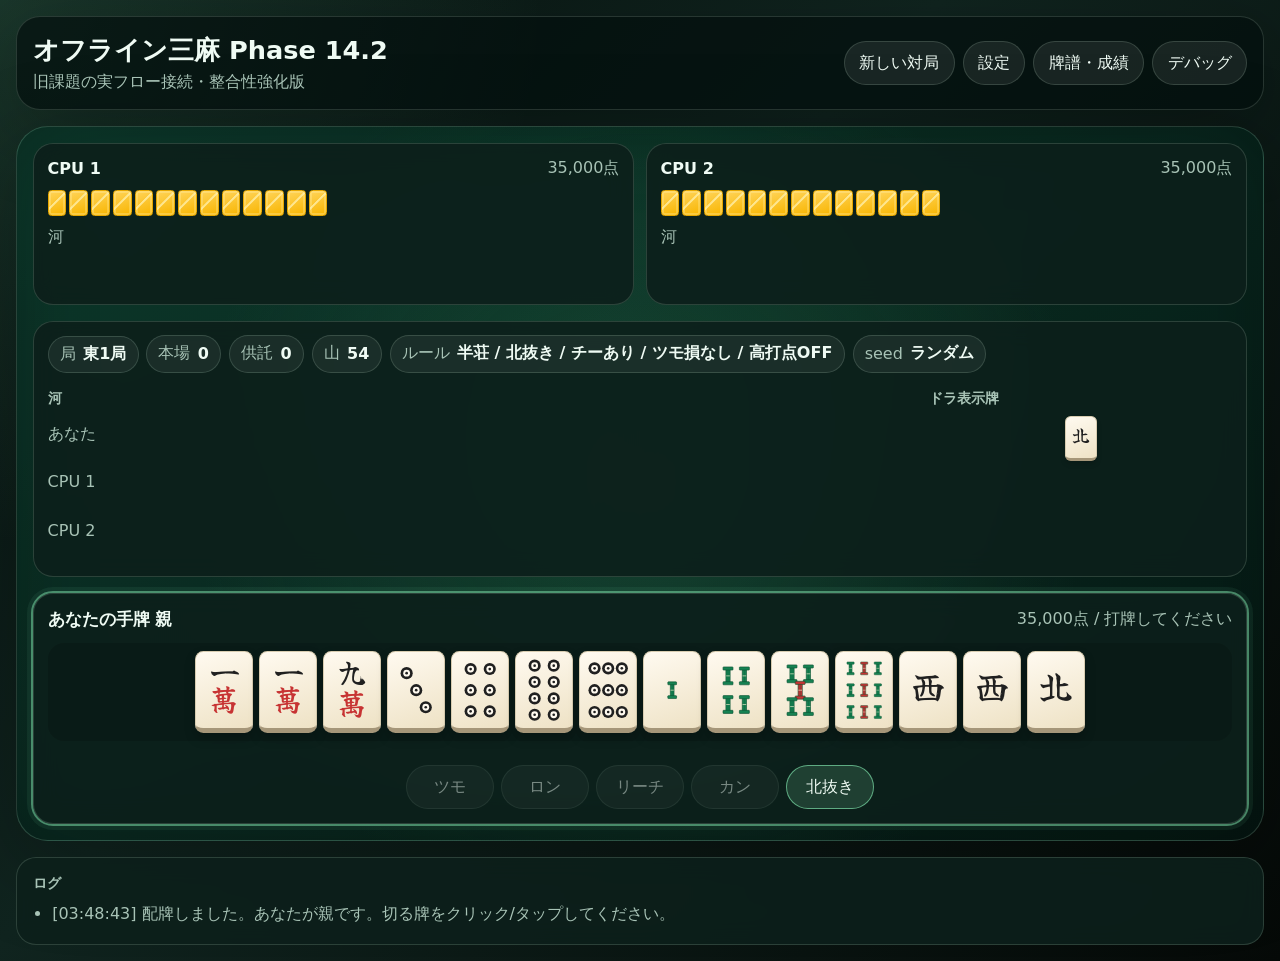
==== index.html @ 3f825bf9 "Implement Phase 14.2 critical bug sweep" ====
<!doctype html>
<html lang="ja">
<head>
  <meta charset="utf-8" />
  <meta name="viewport" content="width=device-width, initial-scale=1, viewport-fit=cover" />
  <title>Offline Sanma Mahjong - Phase 14.2</title>
  <link rel="stylesheet" href="extracted-zips/offline-sanma-mahjong-phase1/src/styles/yuji-mai-embedded.css" />
  <link rel="stylesheet" href="extracted-zips/offline-sanma-mahjong-phase1/src/styles/main.css" />
  <link rel="stylesheet" href="extracted-zips/offline-sanma-mahjong-phase1/src/styles/phase4.css" />
  <link rel="stylesheet" href="extracted-zips/offline-sanma-mahjong-phase1/src/styles/phase5.css" />
  <link rel="stylesheet" href="extracted-zips/offline-sanma-mahjong-phase1/src/styles/phase8.css" />
  <link rel="stylesheet" href="extracted-zips/offline-sanma-mahjong-phase1/src/styles/phase13.css" />
</head>
<body>
  <div id="app" class="app-shell">
    <header class="top-bar">
      <div>
      <h1>オフライン三麻 Phase 14.2</h1>
        <p class="subtitle">旧課題の実フロー接続・整合性強化版</p>
      </div>
      <div class="top-actions">
        <button id="newGameButton" type="button">新しい対局</button>
        <button id="settingsButton" type="button">設定</button>
        <button id="recordsButton" type="button">牌譜・成績</button>
        <button id="debugButton" type="button">デバッグ</button>
      </div>
    </header>

    <main class="table-wrap">
      <section id="tableRoot" class="mahjong-table" aria-label="麻雀卓"></section>
    </main>

    <section id="messagePanel" class="message-panel" aria-live="polite"></section>
  </div>

  <dialog id="settingsDialog" class="panel-dialog">
    <form method="dialog" class="panel-card">
      <div class="panel-head">
        <h2>ルール設定</h2>
        <button value="close" type="submit" class="icon-button">×</button>
      </div>
      <div id="settingsRoot" class="settings-grid"></div>
      <section id="settingsTransferRoot" class="transfer-panel"></section>
      <div class="panel-actions">
        <button id="saveSettingsButton" value="close" type="submit">保存して新しい対局</button>
      </div>
    </form>
  </dialog>

  <dialog id="recordsDialog" class="panel-dialog">
    <form method="dialog" class="panel-card panel-card-wide">
      <div class="panel-head">
        <h2>牌譜・履歴・成績</h2>
        <button value="close" type="submit" class="icon-button">×</button>
      </div>
      <div id="recordsRoot" class="records-panel"></div>
    </form>
  </dialog>

  <dialog id="debugDialog" class="panel-dialog">
    <form method="dialog" class="panel-card panel-card-wide">
      <div class="panel-head">
        <h2>デバッグ</h2>
        <button value="close" type="submit" class="icon-button">×</button>
      </div>
      <div class="debug-layout">
        <div>
          <label class="field-label" for="seedInput">固定seed</label>
          <input id="seedInput" type="text" maxlength="128" placeholder="例: sanma-001" />
          <button id="applySeedButton" value="close" type="submit">seedで新しい対局</button>
          <button id="resetStorageButton" type="button" class="danger">全保存データをリセット</button>
        </div>
        <pre id="debugRoot" class="debug-output"></pre>
      </div>
    </form>
  </dialog>

  <script src="extracted-zips/offline-sanma-mahjong-phase1/src/game/RuleConfig.js"></script>
  <script src="extracted-zips/offline-sanma-mahjong-phase1/src/debug/DebugEventLog.js"></script>
  <script src="extracted-zips/offline-sanma-mahjong-phase1/src/game/GameStateMachine.js"></script>
  <script src="extracted-zips/offline-sanma-mahjong-phase1/src/game/RoundManager.js"></script>
  <script src="extracted-zips/offline-sanma-mahjong-phase1/src/game/HonbaManager.js"></script>
  <script src="extracted-zips/offline-sanma-mahjong-phase1/src/game/RankingManager.js"></script>
  <script src="extracted-zips/offline-sanma-mahjong-phase1/src/game/EndConditionManager.js"></script>
  <script src="extracted-zips/offline-sanma-mahjong-phase1/src/game/MatchManager.js"></script>
  <script src="extracted-zips/offline-sanma-mahjong-phase1/src/game/Tile.js"></script>
  <script src="extracted-zips/offline-sanma-mahjong-phase1/src/game/HandAnalysis.js"></script>
  <script src="extracted-zips/offline-sanma-mahjong-phase1/src/game/DoraCalculator.js"></script>
  <script src="extracted-zips/offline-sanma-mahjong-phase1/src/game/YakuAnalysis.js"></script>
  <script src="extracted-zips/offline-sanma-mahjong-phase1/src/game/ScoreCalculator.js"></script>
  <script src="extracted-zips/offline-sanma-mahjong-phase1/src/game/Settlement.js"></script>
  <script src="extracted-zips/offline-sanma-mahjong-phase1/src/game/RiichiManager.js"></script>
  <script src="extracted-zips/offline-sanma-mahjong-phase1/src/game/KanManager.js"></script>
  <script src="extracted-zips/offline-sanma-mahjong-phase1/src/game/KitaManager.js"></script>
  <script src="extracted-zips/offline-sanma-mahjong-phase1/src/game/FuritenManager.js"></script>
  <script src="extracted-zips/offline-sanma-mahjong-phase1/src/game/RiichiRules.js"></script>
  <script src="extracted-zips/offline-sanma-mahjong-phase1/src/game/KanRules.js"></script>
  <script src="extracted-zips/offline-sanma-mahjong-phase1/src/game/EndTurnYakuResolver.js"></script>
  <script src="extracted-zips/offline-sanma-mahjong-phase1/src/game/SanmaRuleDetails.js"></script>
  <script src="extracted-zips/offline-sanma-mahjong-phase1/src/game/ActionResolver.js"></script>
  <script src="extracted-zips/offline-sanma-mahjong-phase1/src/game/CpuStrategy.js"></script>
  <script src="extracted-zips/offline-sanma-mahjong-phase1/src/game/AssistManager.js"></script>
  <script src="extracted-zips/offline-sanma-mahjong-phase1/src/game/GameRecord.js"></script>
  <script src="extracted-zips/offline-sanma-mahjong-phase1/src/game/CallWindow.js"></script>
  <script src="extracted-zips/offline-sanma-mahjong-phase1/src/game/Wall.js"></script>
  <script src="extracted-zips/offline-sanma-mahjong-phase1/src/game/Player.js"></script>
  <script src="extracted-zips/offline-sanma-mahjong-phase1/src/game/TileLedger.js"></script>
  <script src="extracted-zips/offline-sanma-mahjong-phase1/src/game/InvariantChecker.js"></script>
  <script src="extracted-zips/offline-sanma-mahjong-phase1/src/game/RecoveryManager.js"></script>
  <script src="extracted-zips/offline-sanma-mahjong-phase1/src/game/GameEngine.js"></script>
  <script src="extracted-zips/offline-sanma-mahjong-phase1/src/storage/SaveMigration.js"></script>
  <script src="extracted-zips/offline-sanma-mahjong-phase1/src/storage/RecordIndex.js"></script>
  <script src="extracted-zips/offline-sanma-mahjong-phase1/src/storage/settingsStorage.js"></script>
  <script src="extracted-zips/offline-sanma-mahjong-phase1/src/storage/gameRecordStorage.js"></script>
  <script src="extracted-zips/offline-sanma-mahjong-phase1/src/stats/AdvancedStats.js"></script>
  <script src="extracted-zips/offline-sanma-mahjong-phase1/src/ui/renderTiles.js"></script>
  <script src="extracted-zips/offline-sanma-mahjong-phase1/src/ui/renderTable.js"></script>
  <script src="extracted-zips/offline-sanma-mahjong-phase1/src/ui/settingsPanel.js"></script>
  <script src="extracted-zips/offline-sanma-mahjong-phase1/src/ui/settingsExportImport.js"></script>
  <script src="extracted-zips/offline-sanma-mahjong-phase1/src/ui/ReplayViewer.js"></script>
  <script src="extracted-zips/offline-sanma-mahjong-phase1/src/ui/RecordListPanel.js"></script>
  <script src="extracted-zips/offline-sanma-mahjong-phase1/src/ui/recordPanel.js"></script>
  <script src="extracted-zips/offline-sanma-mahjong-phase1/src/main.js"></script>
</body>
</html>
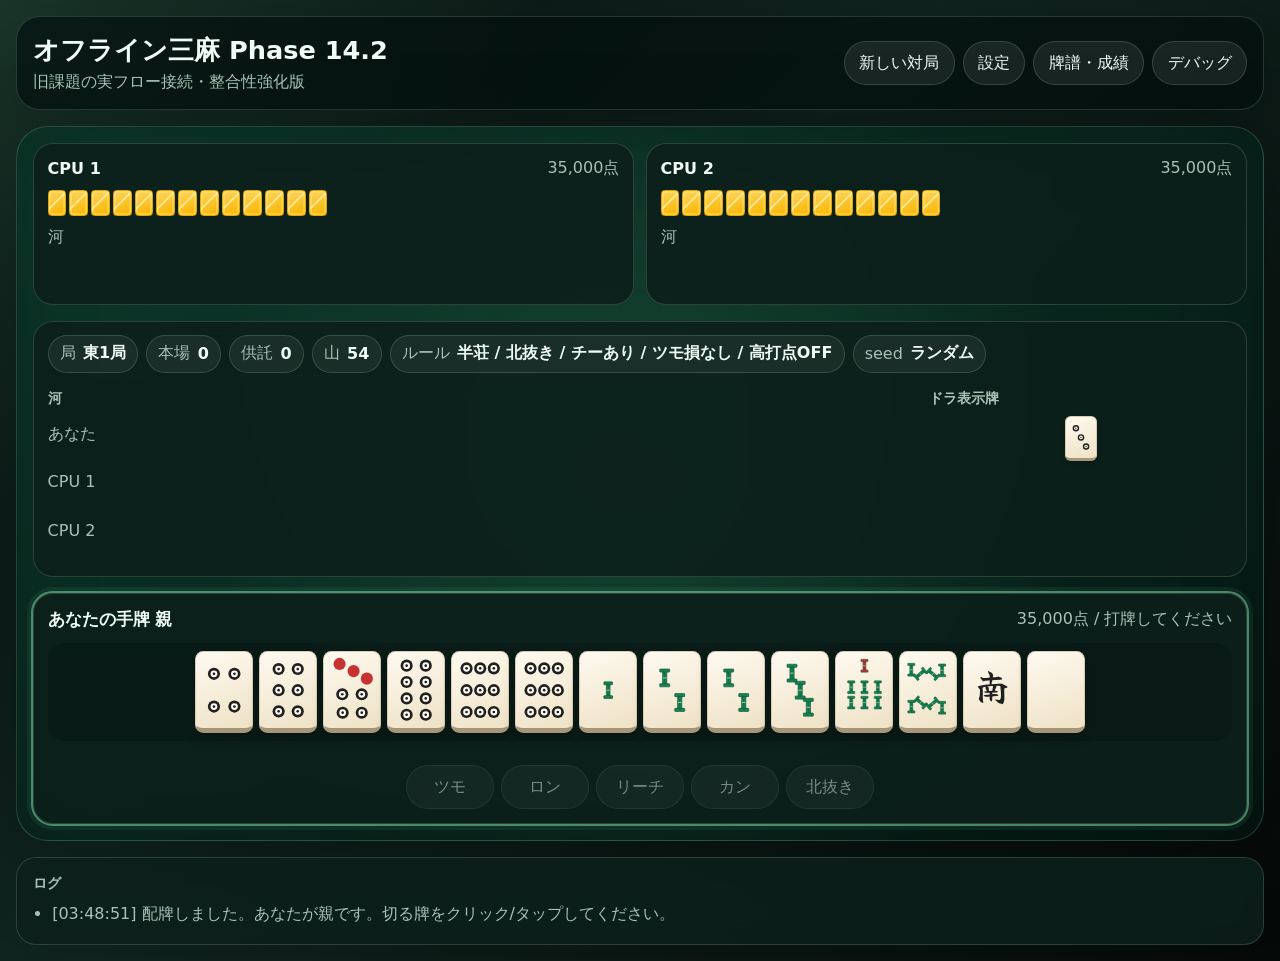
==== commit 9f2de0bc: "Fix Phase 14.2 follow-up strict blockers" ====
--- a/index.html
+++ b/index.html
@@ -102,6 +102,7 @@
   <script src="extracted-zips/offline-sanma-mahjong-phase1/src/game/AssistManager.js"></script>
   <script src="extracted-zips/offline-sanma-mahjong-phase1/src/game/GameRecord.js"></script>
   <script src="extracted-zips/offline-sanma-mahjong-phase1/src/game/CallWindow.js"></script>
+  <script src="extracted-zips/offline-sanma-mahjong-phase1/src/game/SeedPolicy.js"></script>
   <script src="extracted-zips/offline-sanma-mahjong-phase1/src/game/Wall.js"></script>
   <script src="extracted-zips/offline-sanma-mahjong-phase1/src/game/Player.js"></script>
   <script src="extracted-zips/offline-sanma-mahjong-phase1/src/game/TileLedger.js"></script>
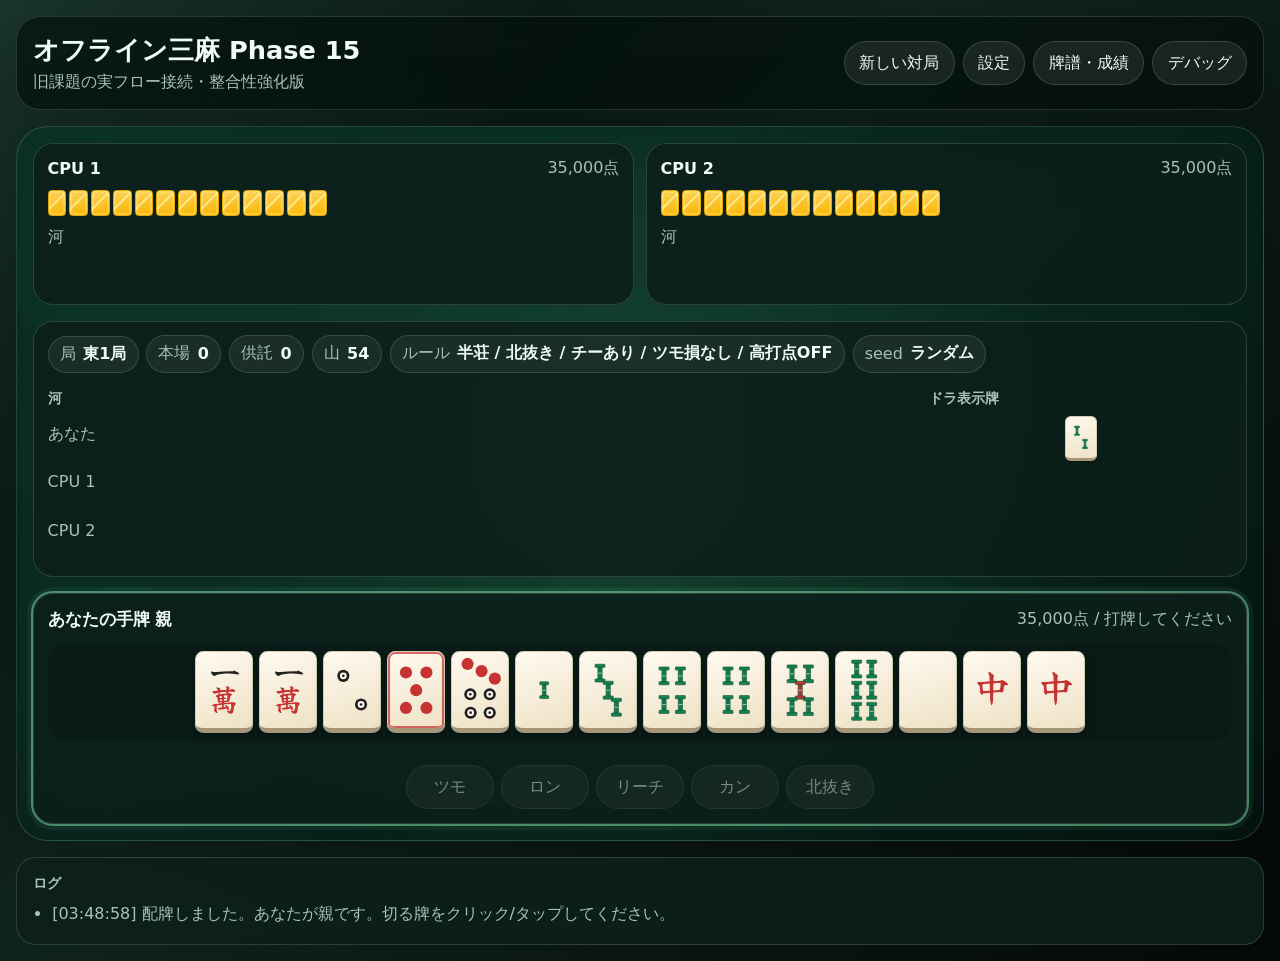
==== commit f946fc07: "Implement Phase 15 full repair verified closed" ====
--- a/index.html
+++ b/index.html
@@ -3,7 +3,7 @@
 <head>
   <meta charset="utf-8" />
   <meta name="viewport" content="width=device-width, initial-scale=1, viewport-fit=cover" />
-  <title>Offline Sanma Mahjong - Phase 14.2</title>
+  <title>Offline Sanma Mahjong - Phase 15</title>
   <link rel="stylesheet" href="extracted-zips/offline-sanma-mahjong-phase1/src/styles/yuji-mai-embedded.css" />
   <link rel="stylesheet" href="extracted-zips/offline-sanma-mahjong-phase1/src/styles/main.css" />
   <link rel="stylesheet" href="extracted-zips/offline-sanma-mahjong-phase1/src/styles/phase4.css" />
@@ -15,7 +15,7 @@
   <div id="app" class="app-shell">
     <header class="top-bar">
       <div>
-      <h1>オフライン三麻 Phase 14.2</h1>
+      <h1>オフライン三麻 Phase 15</h1>
         <p class="subtitle">旧課題の実フロー接続・整合性強化版</p>
       </div>
       <div class="top-actions">
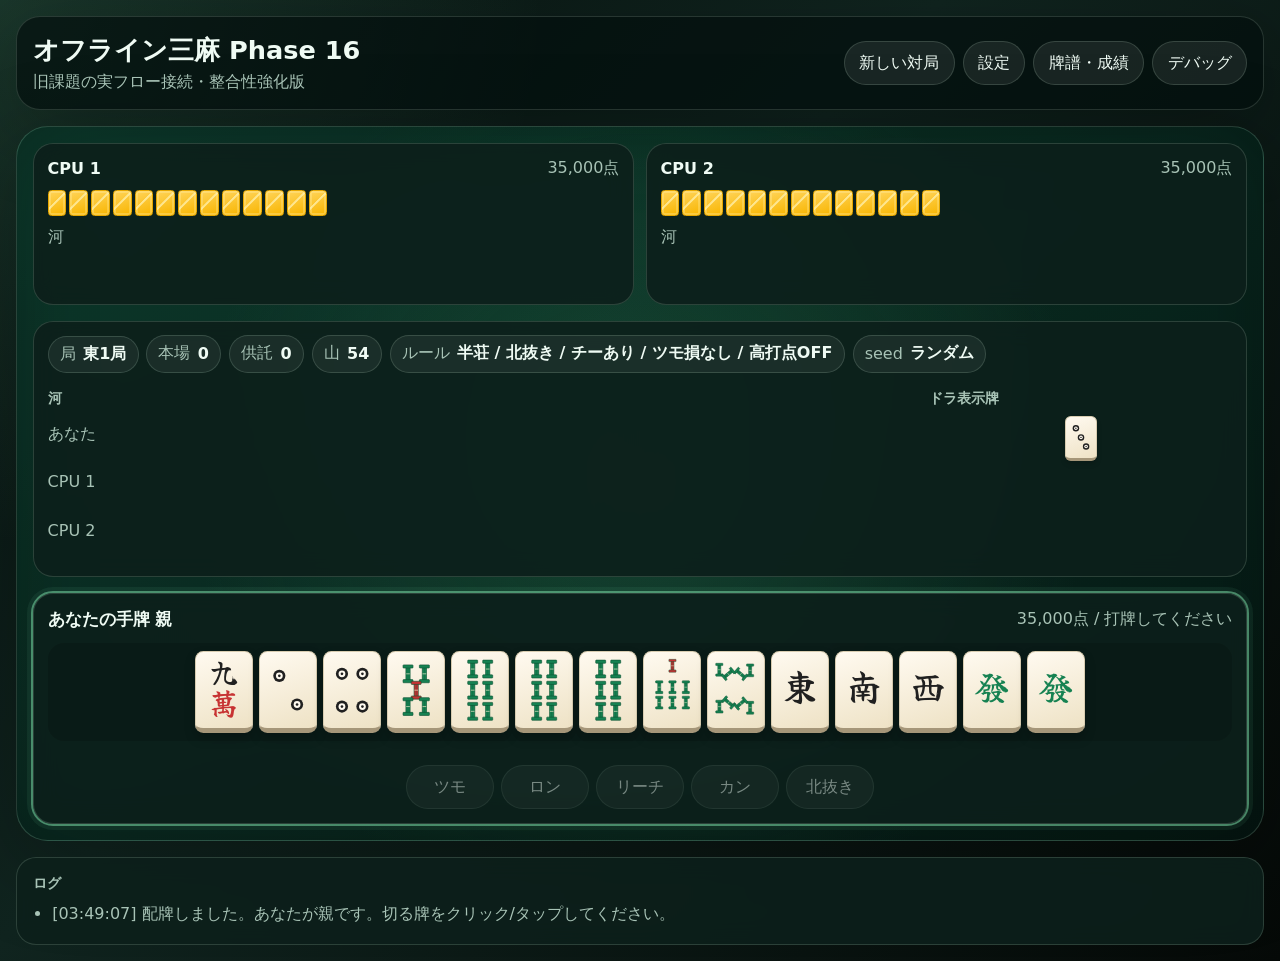
==== commit b405a549: "Implement Phase 16 GameEngine responsibility split" ====
--- a/index.html
+++ b/index.html
@@ -3,7 +3,7 @@
 <head>
   <meta charset="utf-8" />
   <meta name="viewport" content="width=device-width, initial-scale=1, viewport-fit=cover" />
-  <title>Offline Sanma Mahjong - Phase 15</title>
+  <title>Offline Sanma Mahjong - Phase 16</title>
   <link rel="stylesheet" href="extracted-zips/offline-sanma-mahjong-phase1/src/styles/yuji-mai-embedded.css" />
   <link rel="stylesheet" href="extracted-zips/offline-sanma-mahjong-phase1/src/styles/main.css" />
   <link rel="stylesheet" href="extracted-zips/offline-sanma-mahjong-phase1/src/styles/phase4.css" />
@@ -15,7 +15,7 @@
   <div id="app" class="app-shell">
     <header class="top-bar">
       <div>
-      <h1>オフライン三麻 Phase 15</h1>
+      <h1>オフライン三麻 Phase 16</h1>
         <p class="subtitle">旧課題の実フロー接続・整合性強化版</p>
       </div>
       <div class="top-actions">
@@ -108,6 +108,14 @@
   <script src="extracted-zips/offline-sanma-mahjong-phase1/src/game/TileLedger.js"></script>
   <script src="extracted-zips/offline-sanma-mahjong-phase1/src/game/InvariantChecker.js"></script>
   <script src="extracted-zips/offline-sanma-mahjong-phase1/src/game/RecoveryManager.js"></script>
+  <script src="extracted-zips/offline-sanma-mahjong-phase1/src/game/DrawContext.js"></script>
+  <script src="extracted-zips/offline-sanma-mahjong-phase1/src/game/RecordFlow.js"></script>
+  <script src="extracted-zips/offline-sanma-mahjong-phase1/src/game/RoundLifecycle.js"></script>
+  <script src="extracted-zips/offline-sanma-mahjong-phase1/src/game/TurnFlow.js"></script>
+  <script src="extracted-zips/offline-sanma-mahjong-phase1/src/game/WinFlow.js"></script>
+  <script src="extracted-zips/offline-sanma-mahjong-phase1/src/game/CallFlow.js"></script>
+  <script src="extracted-zips/offline-sanma-mahjong-phase1/src/game/KanFlow.js"></script>
+  <script src="extracted-zips/offline-sanma-mahjong-phase1/src/game/RecoveryFlow.js"></script>
   <script src="extracted-zips/offline-sanma-mahjong-phase1/src/game/GameEngine.js"></script>
   <script src="extracted-zips/offline-sanma-mahjong-phase1/src/storage/SaveMigration.js"></script>
   <script src="extracted-zips/offline-sanma-mahjong-phase1/src/storage/RecordIndex.js"></script>
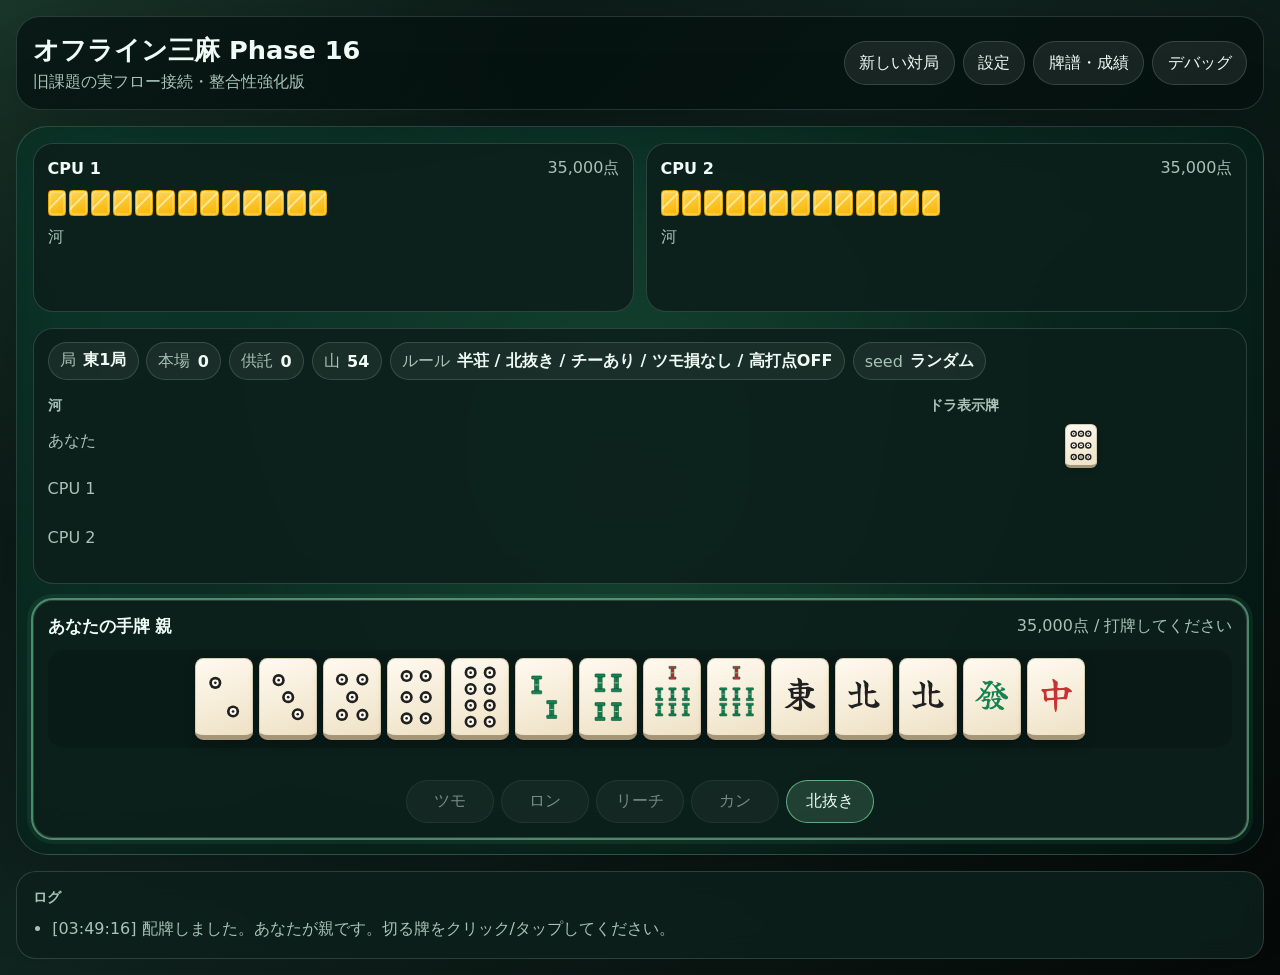
==== commit da272d31: "Load CallResolver in root runtime" ====
--- a/index.html
+++ b/index.html
@@ -98,6 +98,7 @@
   <script src="extracted-zips/offline-sanma-mahjong-phase1/src/game/EndTurnYakuResolver.js"></script>
   <script src="extracted-zips/offline-sanma-mahjong-phase1/src/game/SanmaRuleDetails.js"></script>
   <script src="extracted-zips/offline-sanma-mahjong-phase1/src/game/ActionResolver.js"></script>
+  <script src="extracted-zips/offline-sanma-mahjong-phase1/src/game/CallResolver.js"></script>
   <script src="extracted-zips/offline-sanma-mahjong-phase1/src/game/CpuStrategy.js"></script>
   <script src="extracted-zips/offline-sanma-mahjong-phase1/src/game/AssistManager.js"></script>
   <script src="extracted-zips/offline-sanma-mahjong-phase1/src/game/GameRecord.js"></script>
--- a/extracted-zips/offline-sanma-mahjong-phase1/src/styles/main.css
+++ b/extracted-zips/offline-sanma-mahjong-phase1/src/styles/main.css
@@ -220,6 +220,38 @@
   overflow:hidden
 }
 
+.meld-area {
+  display:flex;
+  flex-wrap:wrap;
+  gap:.45rem;
+  margin-top:.45rem
+}
+
+.meld-item {
+  display:grid;
+  gap:.3rem;
+  align-content:start;
+  padding:.45rem;
+  border:1px solid var(--line);
+  border-radius:.75rem;
+  background:rgba(0,0,0,.14)
+}
+
+.meld-open {
+  border-color:rgba(120,214,162,.36);
+  background:rgba(120,214,162,.08)
+}
+
+.meld-closed {
+  background:rgba(0,0,0,.18)
+}
+
+.meld-detail {
+  color:var(--muted);
+  font-size:.75rem;
+  line-height:1.35
+}
+
 .human-area {
   display:grid;
   gap:.75rem
@@ -290,6 +322,16 @@
   min-width:5.5rem
 }
 
+.call-window-pending-cpu {
+  padding:.45rem .6rem;
+  border:1px solid rgba(120,214,162,.28);
+  border-radius:.8rem;
+  background:rgba(120,214,162,.08);
+  color:var(--muted);
+  font-size:.85rem;
+  line-height:1.45
+}
+
 .message-panel {
   margin-top:1rem;
   padding:1rem
@@ -451,5 +493,4 @@
     width:1.65rem;
     height:2.3rem
   }
-
-}
+}
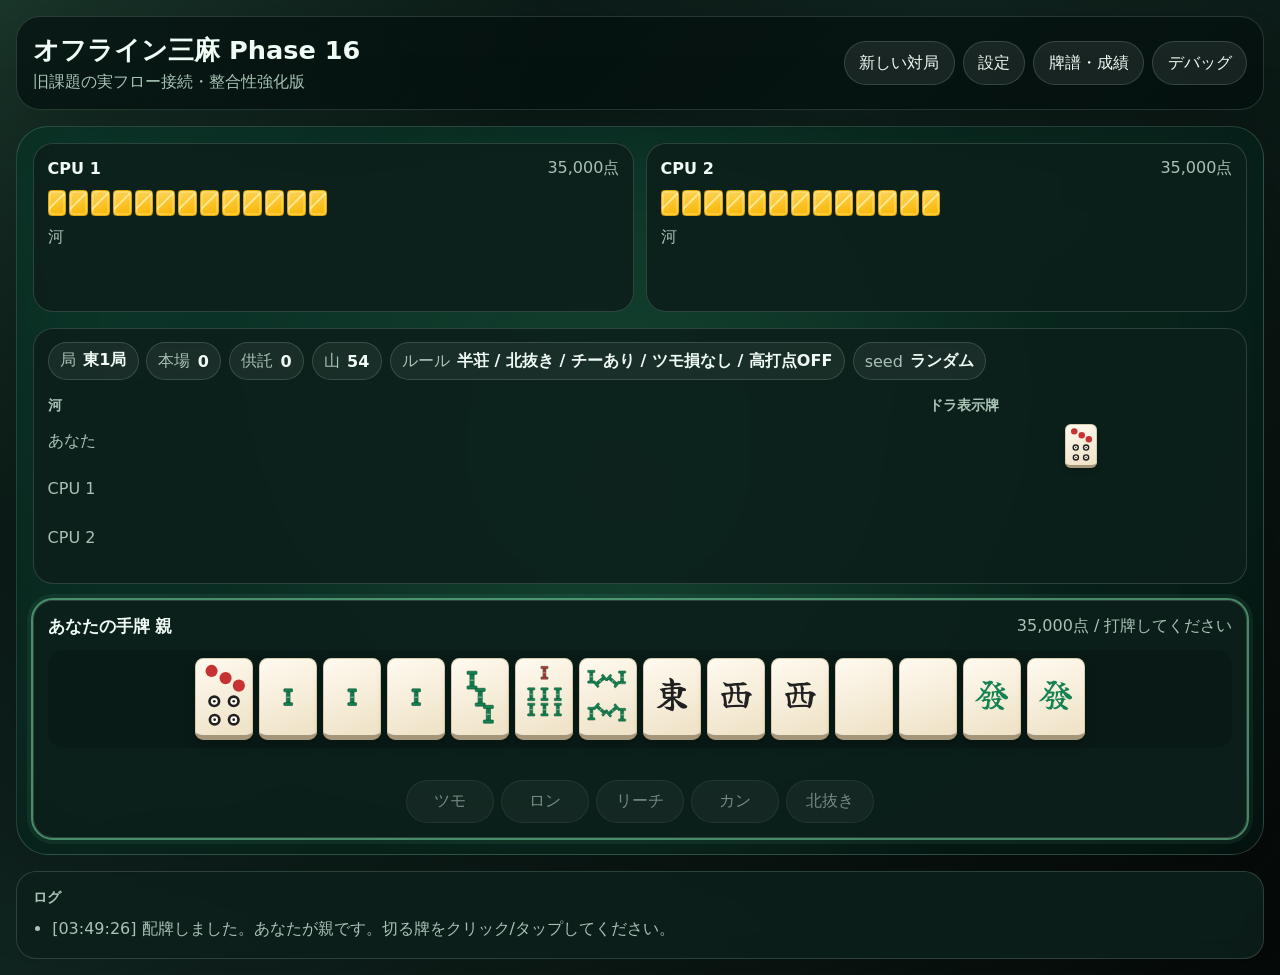
==== commit 32add0a7: "Load CallResolver in root index" ====
--- a/index.html
+++ b/index.html
@@ -98,8 +98,8 @@
   <script src="extracted-zips/offline-sanma-mahjong-phase1/src/game/EndTurnYakuResolver.js"></script>
   <script src="extracted-zips/offline-sanma-mahjong-phase1/src/game/SanmaRuleDetails.js"></script>
   <script src="extracted-zips/offline-sanma-mahjong-phase1/src/game/ActionResolver.js"></script>
+  <script src="extracted-zips/offline-sanma-mahjong-phase1/src/game/CpuStrategy.js"></script>
   <script src="extracted-zips/offline-sanma-mahjong-phase1/src/game/CallResolver.js"></script>
-  <script src="extracted-zips/offline-sanma-mahjong-phase1/src/game/CpuStrategy.js"></script>
   <script src="extracted-zips/offline-sanma-mahjong-phase1/src/game/AssistManager.js"></script>
   <script src="extracted-zips/offline-sanma-mahjong-phase1/src/game/GameRecord.js"></script>
   <script src="extracted-zips/offline-sanma-mahjong-phase1/src/game/CallWindow.js"></script>
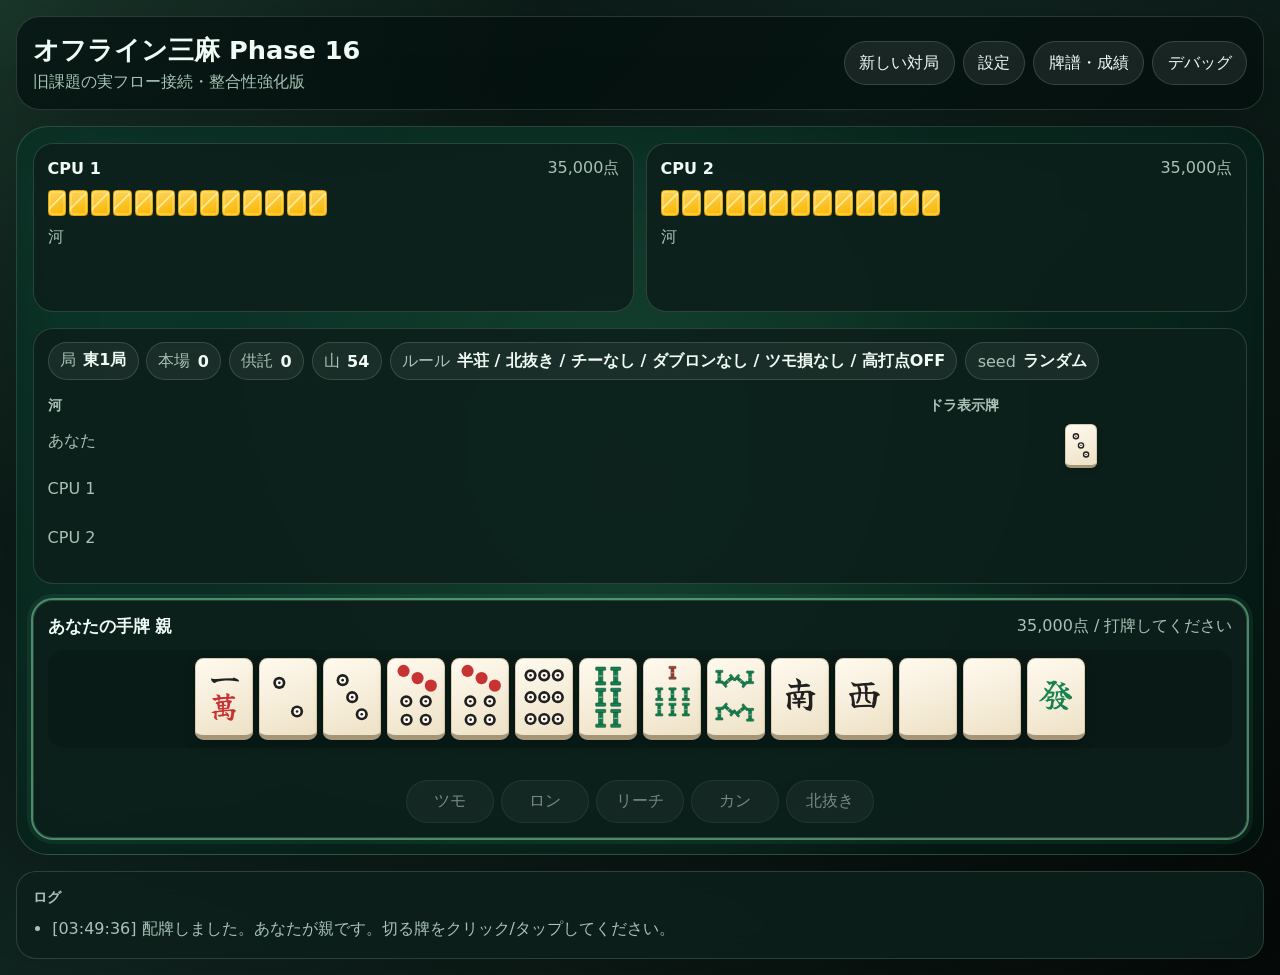
==== commit 954f1052: "Add CPU visible counts and ron hand reveal" ====
--- a/index.html
+++ b/index.html
@@ -98,6 +98,7 @@
   <script src="extracted-zips/offline-sanma-mahjong-phase1/src/game/EndTurnYakuResolver.js"></script>
   <script src="extracted-zips/offline-sanma-mahjong-phase1/src/game/SanmaRuleDetails.js"></script>
   <script src="extracted-zips/offline-sanma-mahjong-phase1/src/game/ActionResolver.js"></script>
+  <script src="extracted-zips/offline-sanma-mahjong-phase1/src/game/CpuVisibleTiles.js"></script>
   <script src="extracted-zips/offline-sanma-mahjong-phase1/src/game/CpuStrategy.js"></script>
   <script src="extracted-zips/offline-sanma-mahjong-phase1/src/game/CallResolver.js"></script>
   <script src="extracted-zips/offline-sanma-mahjong-phase1/src/game/AssistManager.js"></script>
--- a/extracted-zips/offline-sanma-mahjong-phase1/src/styles/main.css
+++ b/extracted-zips/offline-sanma-mahjong-phase1/src/styles/main.css
@@ -445,6 +445,26 @@
   font-size:.8rem
 }
 
+.revealed-hand {
+  margin-top:.75rem;
+  padding:.65rem;
+  border:1px solid var(--line);
+  border-radius:.8rem;
+  background:rgba(255,255,255,.06)
+}
+
+.revealed-hand-title {
+  margin:0 0 .45rem;
+  font-size:.95rem
+}
+
+.revealed-hand-row,
+.revealed-winning-tile,
+.revealed-meld,
+.revealed-kita {
+  margin-top:.4rem
+}
+
 @media(max-width:820px) {
   .top-bar,.center-board,.debug-layout {
     grid-template-columns:1fr;
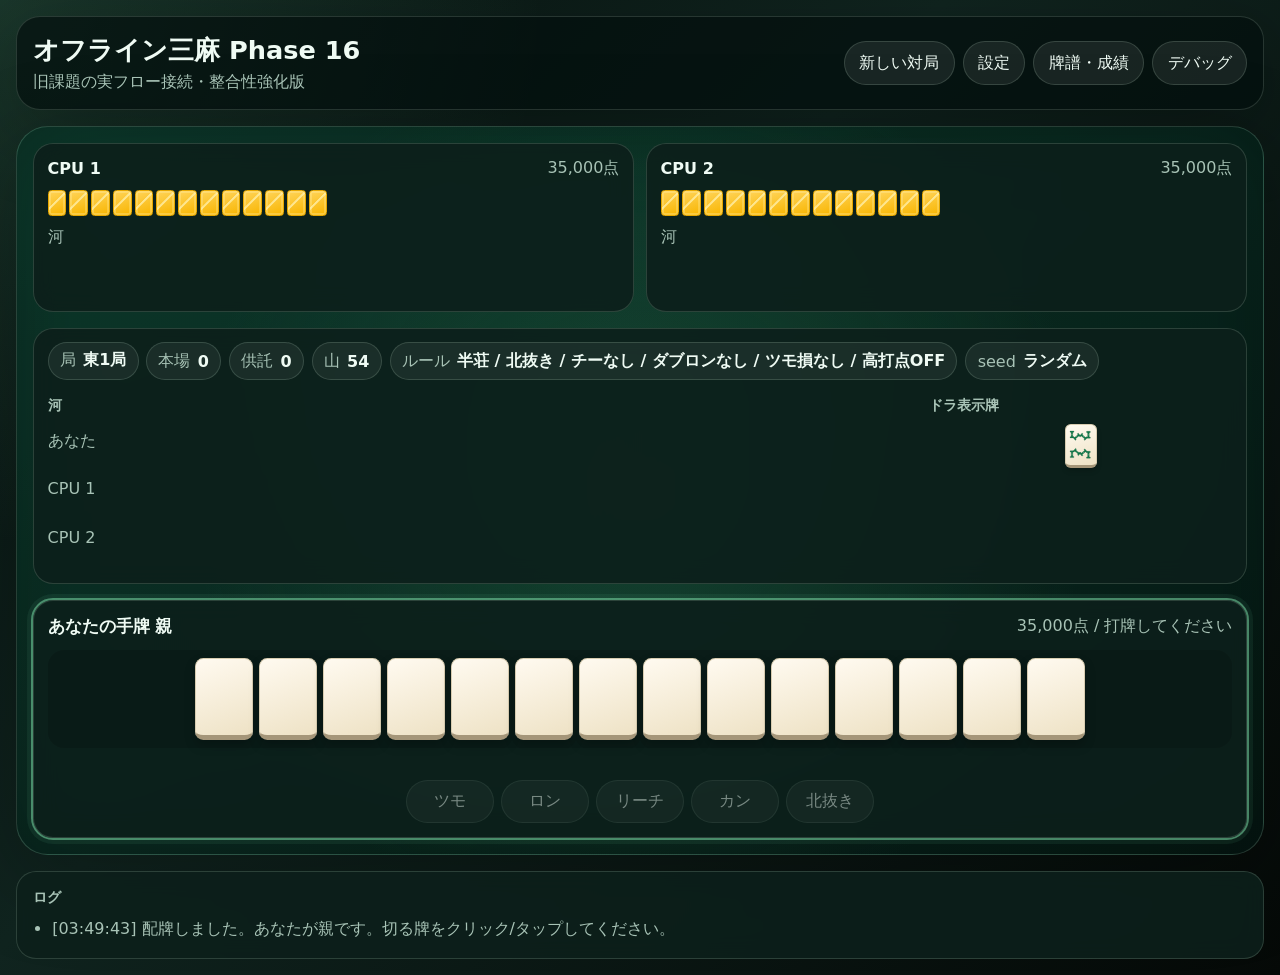
==== commit d4594fc7: "Harden CPU information hiding and call strategy" ====
--- a/index.html
+++ b/index.html
@@ -99,6 +99,7 @@
   <script src="extracted-zips/offline-sanma-mahjong-phase1/src/game/SanmaRuleDetails.js"></script>
   <script src="extracted-zips/offline-sanma-mahjong-phase1/src/game/ActionResolver.js"></script>
   <script src="extracted-zips/offline-sanma-mahjong-phase1/src/game/CpuVisibleTiles.js"></script>
+  <script src="extracted-zips/offline-sanma-mahjong-phase1/src/game/CpuRiskAnalysis.js"></script>
   <script src="extracted-zips/offline-sanma-mahjong-phase1/src/game/CpuStrategy.js"></script>
   <script src="extracted-zips/offline-sanma-mahjong-phase1/src/game/CallResolver.js"></script>
   <script src="extracted-zips/offline-sanma-mahjong-phase1/src/game/AssistManager.js"></script>
@@ -118,6 +119,7 @@
   <script src="extracted-zips/offline-sanma-mahjong-phase1/src/game/CallFlow.js"></script>
   <script src="extracted-zips/offline-sanma-mahjong-phase1/src/game/KanFlow.js"></script>
   <script src="extracted-zips/offline-sanma-mahjong-phase1/src/game/RecoveryFlow.js"></script>
+  <script src="extracted-zips/offline-sanma-mahjong-phase1/src/game/UiStateView.js"></script>
   <script src="extracted-zips/offline-sanma-mahjong-phase1/src/game/GameEngine.js"></script>
   <script src="extracted-zips/offline-sanma-mahjong-phase1/src/storage/SaveMigration.js"></script>
   <script src="extracted-zips/offline-sanma-mahjong-phase1/src/storage/RecordIndex.js"></script>
